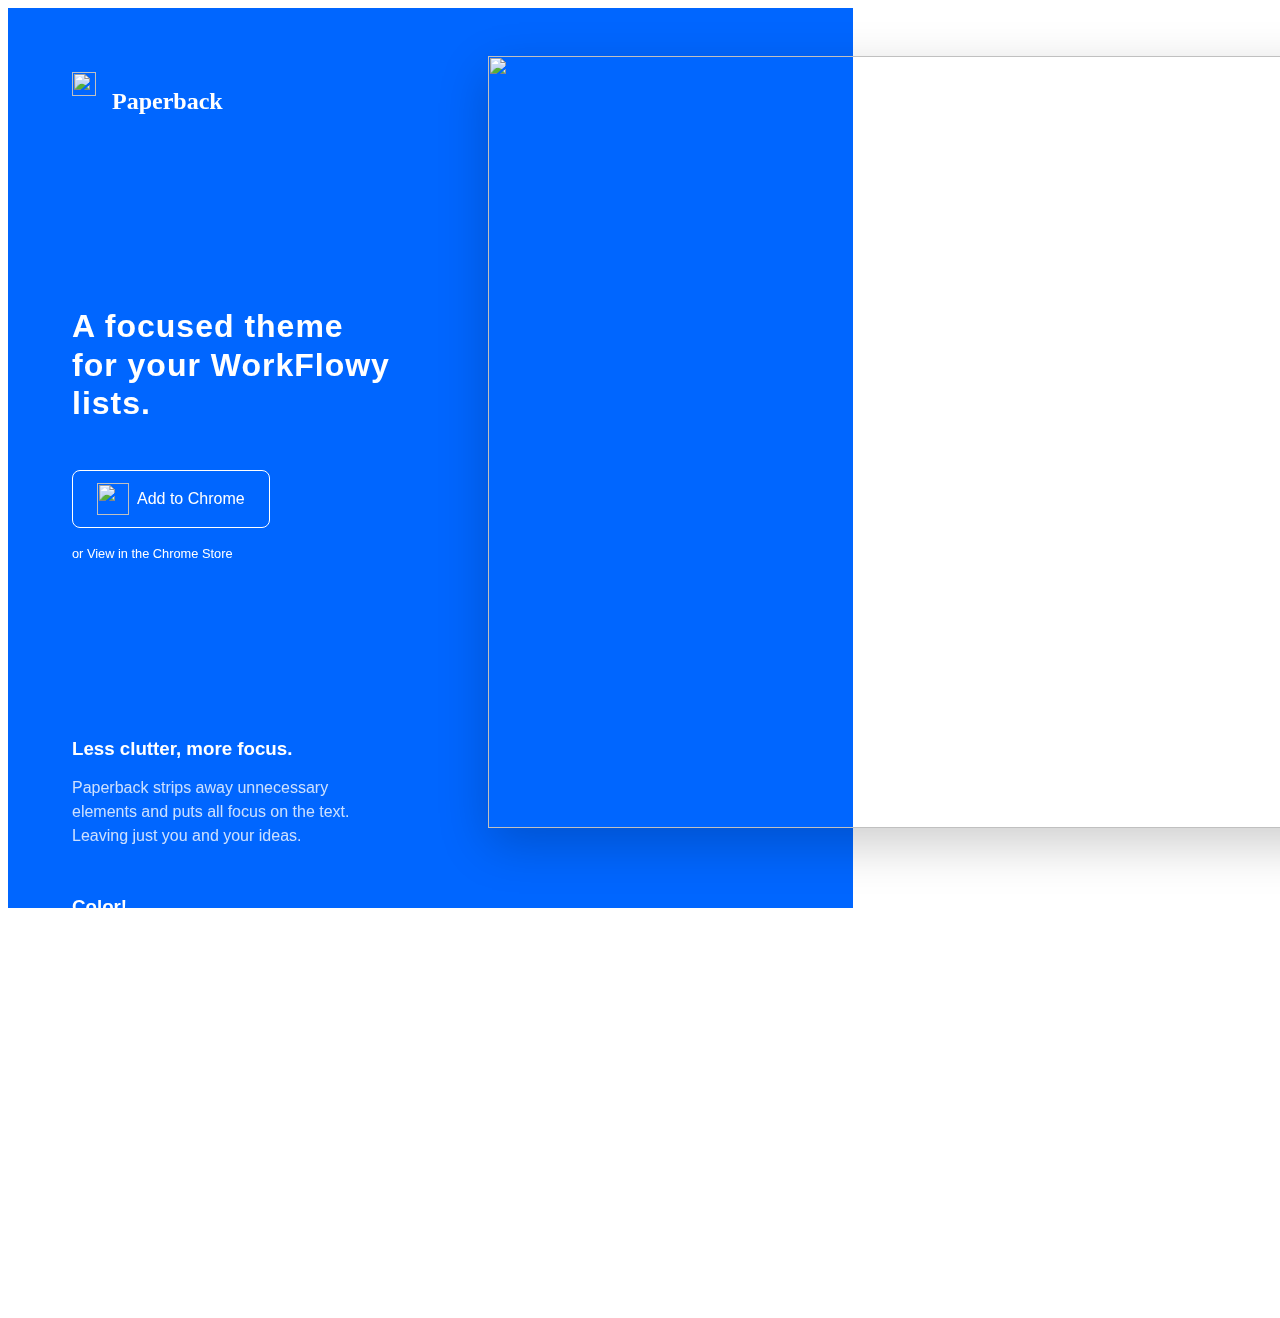
==== Archive/index.html @ f7cbeb7c "archive old designs" ====
<!doctype html>
<html>
  <head>
    <title>Paperback | Workflowy distilled</title>
    <link rel="stylesheet" href="reset.css">
    <link rel="stylesheet" href="style.css">
  </head>
  <body>
  	<div id="background"></div>
  	<div id="overflowWrapper">
	   	<div id="wrapper">
		 	<div id="column">

		 		<div id="logo" class="textBlock">
		 			<img src="logo.png" width="24px" height="24px" />
		 			<h1>Paperback</h1>
		 		</div><!--Dummy for flexbox-->

			   	<div class="textBlock middle">
					<h2>A focused theme for your WorkFlowy lists.</h2>
					<a href="#" title="View in the Chrome Webstore">
						<button><img src="ic_chrome.png" width="32" height="32" />Add to Chrome</button>
					</a>
					<small>or <a href="#" title="View in the Chrome Webstore">View in the Chrome Store</a></small>
				</div>

				<div class="textBlock">

					<h3>Less clutter, more focus.</h3>

					<p>Paperback strips away unnecessary elements and puts all focus on the text. Leaving just you and your ideas.</p>

					<h3>Color!</h3>

					<p>Color highlights interactivity, and makes actions clearer.</p>

					<h3>Entire refreshed UI</h3>

					<p>More than a coat of paint. Paperback is a full design system which touches every part of the WorkFlowy experience.</p>

				</div>

				<footer class="textBlock bottom">
					<small>Built by <a href="http://samstephenson.com" title="Sam Stephenson">Sam Stephenson</a></small>
				</footer>

			</div>		

			<div class="imageContainer">
				<img class="browserScreen" src="chrome_window.png" width="1161" height="772"/>
			</div>

		</div>
	</div>

  </body>
</html>
---- Archive/style.css ----
body {
	background: white;
	color: white !important;
	font-family: -apple-system, BlinkMacSystemFont, "Segoe UI", "Roboto", "Oxygen", "Ubuntu", "Cantarell", "Fira Sans", "Droid Sans", "Helvetica Neue", sans-serif;
	font-size: 16px;
	display: flex;
}

#background {
	background-color: #0066ff;
	position: fixed;
	height: 100vh;
	width: 66%;
	z-index: -10;
}

#logo {
	margin-top: 4rem;
}

#logo img, #logo h1 {
	float: left;
}

#logo h1 {
	font-size: 1.5rem;
	font-family: "avenir";
	font-weight: 700;
	margin-left: 1rem;
	color: white;
	line-height: 1.7rem;
}

/*#overflowWrapper {
	position: absolute;
	top: 0;
	bottom: 0;
	left: 0;
	right: 0;
	overflow: hidden;
}*/

#wrapper {
	display: flex;
	flex-wrap: nowrap;
}

#column {
	display: flex;
	flex-direction: column;
	height: 100vh;
	justify-content: space-between;
}

.textBlock {
	min-width: 20rem;
	max-width: 18rem;
	margin: 4rem 6rem 4rem 4rem	;
}

h1 {
	font-weight: bold;
	font-size: 3rem;
	line-height: 3rem;
	margin-bottom: 1rem;
}

h2 {
	font-size: 2rem;
	line-height: 1.2;
	margin: 3rem 0;
	color: white;
	font-weight: 800;
	letter-spacing: 1px;
}

h3 {
	font-weight: 800;
	margin: 3rem 0 .5rem;
	color: white;
}

p {
	margin-bottom: 2rem;
	line-height: 1.5;
	opacity: 0.8;
	font-weight: 300;
}

small {
	font-size: 0.8rem;
	color: white;
}

small a {
	color: white;
}

a {
	font-weight: 500;
	text-decoration: none;
}

button {
	border: 1px solid white;
	border-radius: .5rem;
	color: white;
	background: #0066ff;
	padding: .75rem 1.5rem;
	font-size: 1rem;
	line-height: 1;
	display: flex;
	align-items: center;
	cursor: pointer;
	transition: 0.2s ease all;
	margin-bottom: 1rem;
}

a button {
	text-decoration: none;
}

button:hover {
	background: #0267FF;
	box-shadow: 0 2px 8px rgba(0,0,0,0.2);
	transform: translateY(-2px);
	transform: scale(1.01);
}

button img {
	margin-right: .5rem;
}

.imageContainer {
	width: auto;
	position: relative;
}

img.browserScreen {
	box-shadow: 0 16px 48px 0 rgba(0,0,0,0.2);
	margin-top: 3rem;
	position: fixed;
}
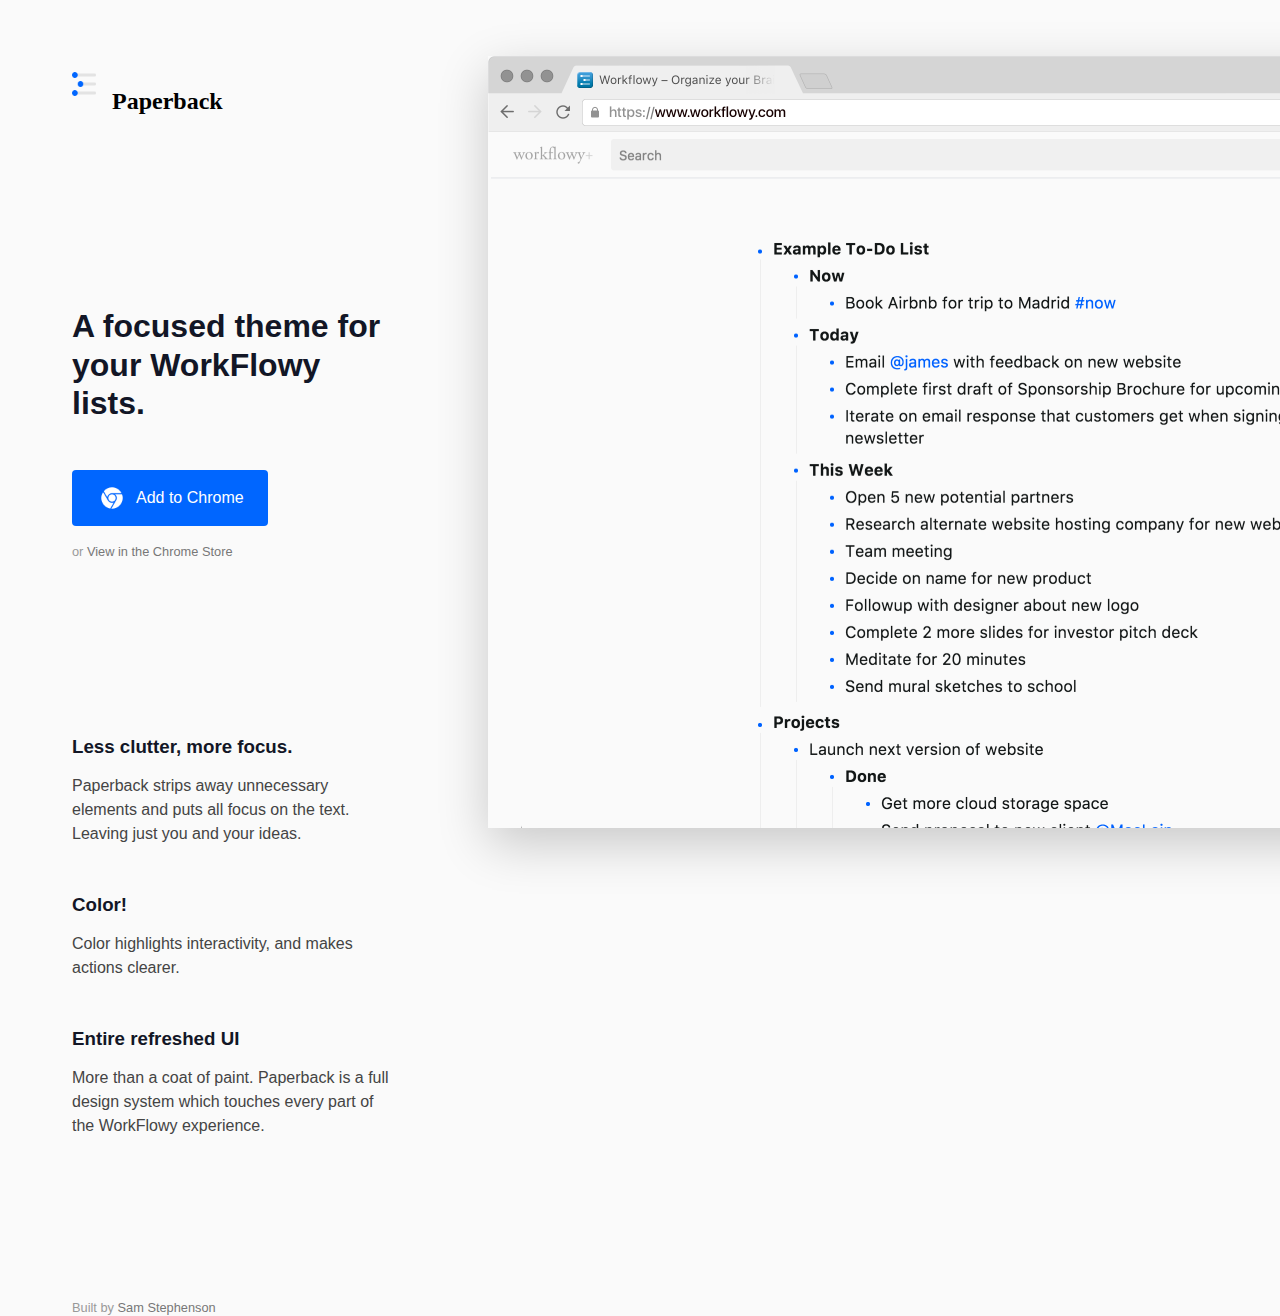
==== commit 5d00acf9: "make buttons work" ====
--- a/Archive/index.html
+++ b/Archive/index.html
@@ -3,7 +3,7 @@
   <head>
     <title>Paperback | Workflowy distilled</title>
     <link rel="stylesheet" href="reset.css">
-    <link rel="stylesheet" href="style.css">
+    <link rel="stylesheet" href="styleWhite.css">
   </head>
   <body>
   	<div id="background"></div>
@@ -47,7 +47,7 @@
 			</div>		
 
 			<div class="imageContainer">
-				<img class="browserScreen" src="chrome_window.png" width="1161" height="772"/>
+				<img class="browserScreen" src="chrome_window.png" width="1161" />
 			</div>
 
 		</div>
--- a/Archive/styleWhite.css
+++ b/Archive/styleWhite.css
@@ -0,0 +1,132 @@
+body {
+	background: #fafafa;
+	color: #444 !important;
+	font-family: -apple-system, BlinkMacSystemFont, "Segoe UI", "Roboto", "Oxygen", "Ubuntu", "Cantarell", "Fira Sans", "Droid Sans", "Helvetica Neue", sans-serif;
+	font-size: 16px;
+	display: flex;
+}
+
+#logo {
+	margin-top: 4rem;
+}
+
+#logo img, #logo h1 {
+	float: left;
+}
+
+#logo h1 {
+	font-size: 1.5rem;
+	font-family: "avenir";
+	font-weight: 700;
+	margin-left: 1rem;
+	color: black;
+	line-height: 1.7rem;
+}
+
+/*#overflowWrapper {
+	position: absolute;
+	top: 0;
+	bottom: 0;
+	left: 0;
+	right: 0;
+	overflow: hidden;
+}*/
+
+#wrapper {
+	display: flex;
+	flex-wrap: nowrap;
+}
+
+#column {
+	display: flex;
+	flex-direction: column;
+	height: 100vh;
+	justify-content: space-between;
+}
+
+.textBlock {
+	min-width: 20rem;
+	max-width: 18rem;
+	margin: 4rem 6rem 4rem 4rem	;
+}
+
+h1 {
+	font-weight: bold;
+	font-size: 3rem;
+	line-height: 3rem;
+	margin-bottom: 1rem;
+}
+
+h2 {
+	font-size: 2rem;
+	line-height: 1.2;
+	margin: 3rem 0;
+	color: #121626;
+	font-weight: 800;
+}
+
+h3 {
+	font-weight: 800;
+	margin: 3rem 0 .5rem;
+	color: #121626;
+}
+
+p {
+	margin-bottom: 2rem;
+	line-height: 1.5;
+}
+
+small {
+	font-size: 0.8rem;
+	color: #999;
+}
+
+small a {
+	color: #777;
+}
+
+a {
+	font-weight: 500;
+	text-decoration: none;
+}
+
+button {
+	border: none;
+	border-radius: .25rem;
+	color: white;
+	background: #0066ff;
+	padding: .75rem 1.5rem;
+	font-size: 1rem;
+	line-height: 1;
+	display: flex;
+	align-items: center;
+	cursor: pointer;
+	transition: 0.2s ease all;
+	margin-bottom: 1rem;
+}
+
+a button {
+	text-decoration: none;
+}
+
+button:hover {
+	background: #0267FF;
+	box-shadow: 0 2px 8px rgba(0,0,0,0.2);
+	transform: translateY(-2px);
+	transform: scale(1.01);
+}
+
+button img {
+	margin-right: .5rem;
+}
+
+.imageContainer {
+	width: auto;
+	position: relative;
+}
+
+img.browserScreen {
+	box-shadow: 0 16px 48px 0 rgba(0,0,0,0.2);
+	margin-top: 3rem;
+	position: fixed;
+}
